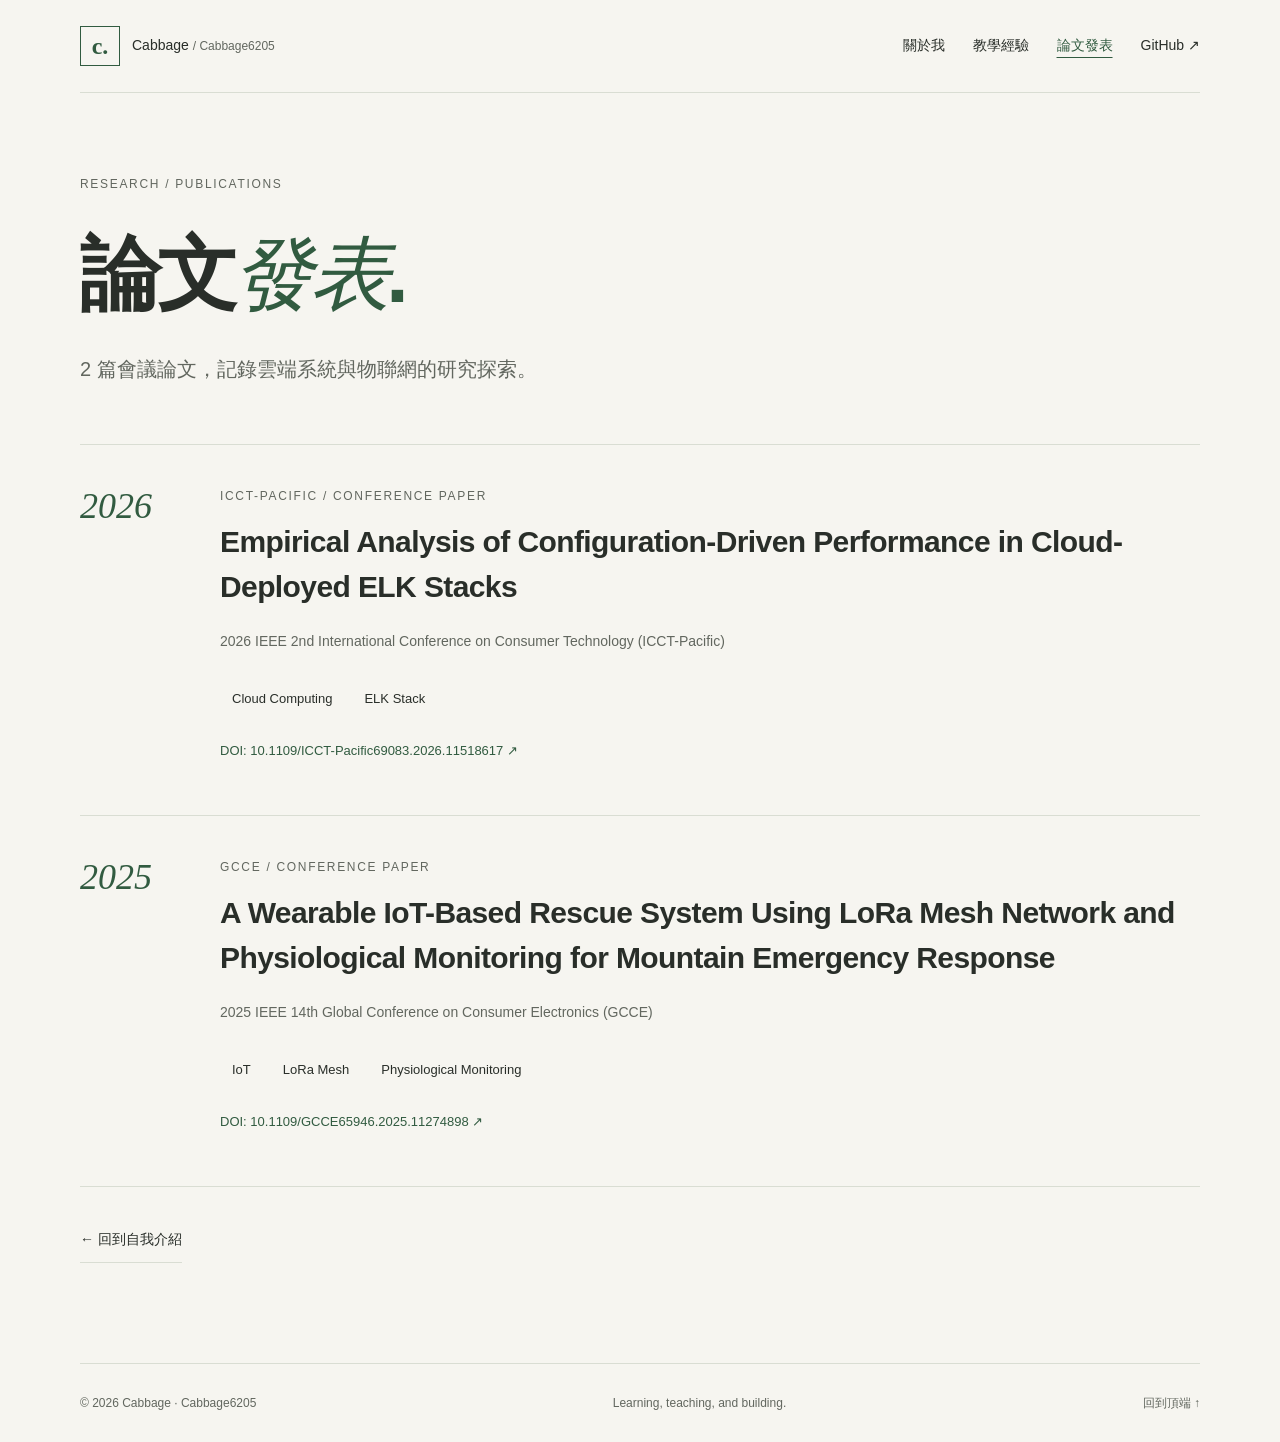
==== publications.html @ c2402b6d "Build Cabbage personal introduction with teaching, publications, and avatar" ====
<!doctype html>
<html lang="zh-Hant">
<head>
<meta charset="utf-8">
<meta name="viewport" content="width=device-width, initial-scale=1">
<meta name="description" content="Cabbage 的論文發表與研究成果紀錄。">
<meta name="theme-color" content="#f6f5f0">
<meta property="og:title" content="論文發表 — Cabbage">
<meta property="og:description" content="Cabbage 的論文發表與研究成果紀錄。">
<meta property="og:type" content="website">
<title>論文發表 — Cabbage</title>
<link rel="icon" href="favicon.svg" type="image/svg+xml">
<link rel="stylesheet" href="style.css">
</head>
<body><a class="skip" href="#main">跳至主要內容</a>
<header class="wrap header">
<a class="identity" href="index.html" aria-label="Cabbage 首頁"><span class="mark" aria-hidden="true">c.</span><span>Cabbage <span class="muted">/ Cabbage6205</span></span></a>
<nav aria-label="主要導覽"><a href="index.html#about">關於我</a><a href="index.html#teaching">教學經驗</a><a href="publications.html" aria-current="page">論文發表</a><a href="https://github.com/Cabbage6205">GitHub ↗</a></nav>
</header>
<main id="main" class="wrap publications">
<p class="eyebrow">RESEARCH / PUBLICATIONS</p>
<h1>論文<em>發表</em><span class="heading-dot">.</span></h1>
<p class="page-intro">2 篇會議論文，記錄雲端系統與物聯網的研究探索。</p>
<div class="publication-list"><article class="publication"><div class="publication-year">2026</div><div><p class="eyebrow">ICCT-PACIFIC / CONFERENCE PAPER</p><h2><a href="https://doi.org/10.1109/ICCT-Pacific69083.2026.11518617">Empirical Analysis of Configuration-Driven Performance in Cloud-Deployed ELK Stacks</a></h2><p class="venue">2026 IEEE 2nd International Conference on Consumer Technology (ICCT-Pacific)</p><ul class="tags" aria-label="論文主題"><li>Cloud Computing</li><li>ELK Stack</li></ul><a class="doi-link" href="https://doi.org/10.1109/ICCT-Pacific69083.2026.11518617">DOI: 10.1109/ICCT-Pacific69083.2026.11518617 <span aria-hidden="true">↗</span></a></div></article><article class="publication"><div class="publication-year">2025</div><div><p class="eyebrow">GCCE / CONFERENCE PAPER</p><h2><a href="https://doi.org/10.1109/GCCE65946.2025.11274898">A Wearable IoT-Based Rescue System Using LoRa Mesh Network and Physiological Monitoring for Mountain Emergency Response</a></h2><p class="venue">2025 IEEE 14th Global Conference on Consumer Electronics (GCCE)</p><ul class="tags" aria-label="論文主題"><li>IoT</li><li>LoRa Mesh</li><li>Physiological Monitoring</li></ul><a class="doi-link" href="https://doi.org/10.1109/GCCE65946.2025.11274898">DOI: 10.1109/GCCE65946.2025.11274898 <span aria-hidden="true">↗</span></a></div></article></div>
<a class="text-link" href="index.html">← 回到自我介紹</a>
</main><footer class="wrap footer"><span>© 2026 Cabbage · Cabbage6205</span><span>Learning, teaching, and building.</span><a href="#main">回到頂端 ↑</a></footer>
</body></html>
---- style.css ----
:root{--paper:#f6f5f0;--white:#fff;--ink:#292e29;--muted:#62675f;--rule:#d9ddd3;--green:#315b40;--pale:#e8eee1}
*{box-sizing:border-box}html{scroll-behavior:smooth;scroll-padding-top:32px}body{margin:0;background:var(--paper);color:var(--ink);font:16px/1.85 -apple-system,BlinkMacSystemFont,"PingFang TC","Microsoft JhengHei",sans-serif}a{color:inherit;text-decoration:none}a:hover{text-decoration:underline;text-underline-offset:6px}a:focus-visible{outline:3px solid var(--green);outline-offset:5px}.wrap{width:min(100% - 96px,1120px);margin-inline:auto}.muted{color:var(--muted)}.header{display:flex;align-items:center;justify-content:space-between;gap:24px;padding-block:24px;border-bottom:1px solid var(--rule)}.identity{display:flex;align-items:center;gap:12px;font-size:14px;white-space:nowrap}.mark{display:grid;place-items:center;width:40px;height:40px;border:1px solid var(--green);color:var(--green);font:bold 24px Georgia,serif}.header nav{display:flex;gap:28px}nav a{display:flex;align-items:center;min-height:44px;font-size:14px}nav a[aria-current]{color:var(--green);text-decoration:underline;text-underline-offset:7px}.hero{display:grid;grid-template-columns:1.25fr 1fr;gap:80px;padding-block:80px 96px;align-items:center}.eyebrow{font-size:12px;letter-spacing:.14em;margin:0 0 24px;color:var(--muted)}.status{display:flex;gap:8px;align-items:center;font-size:13px;color:var(--green);margin:0 0 24px}.status>span{height:7px;width:7px;background:var(--green);border-radius:50%;flex-shrink:0}h1{font-size:clamp(56px,6.3vw,88px);font-weight:600;letter-spacing:-.055em;line-height:1.17;margin:0 0 28px}h1 em{font-family:Georgia,serif;font-weight:400;color:var(--green)}.hero-title{font-size:26px;font-weight:500;line-height:1.55;margin:0 0 20px}.intro{max-width:490px;color:var(--muted);margin:0 0 32px}.actions{display:flex;gap:28px;align-items:center;flex-wrap:wrap}.button{background:var(--green);color:white;display:inline-flex;gap:40px;align-items:center;min-height:48px;padding:12px 22px;font-size:14px}.button:hover{background:#244731;text-decoration:none}.text-link{display:inline-flex;align-items:center;min-height:44px;font-size:14px;border-bottom:1px solid var(--rule)}.portrait{margin:0;padding:20px 20px 0;background:var(--pale);border:1px solid var(--rule);transform:rotate(2deg)}.portrait-image{aspect-ratio:1;overflow:hidden;background:#d7dfce}.portrait img{display:block;width:100%;height:100%;object-fit:cover}.portrait figcaption{display:flex;justify-content:space-between;align-items:center;gap:12px;padding:20px 0}.portrait figcaption strong{font:24px Georgia,serif;color:var(--green)}.portrait figcaption span{font-size:11px;color:var(--muted)}.band{background:var(--white)}.about{display:grid;grid-template-columns:1fr 2fr;gap:80px;padding-block:80px}h2{font-size:clamp(28px,3.2vw,40px);line-height:1.4;letter-spacing:-.035em;margin:0}.lead{font-size:26px;line-height:1.6;color:var(--ink)!important;margin-top:0}.about-copy p{color:var(--muted);margin-bottom:20px}.tags{list-style:none;display:flex;flex-wrap:wrap;gap:8px;padding:0;margin:28px 0 0}.tags li{background:var(--paper);padding:4px 12px;font-size:13px}.section{padding-block:80px}.section-head{display:flex;justify-content:space-between;align-items:end;gap:28px;margin-bottom:40px}.section-head .eyebrow{margin-bottom:12px}.section-head>p{font-size:14px;margin:0}.course{display:grid;grid-template-columns:64px 1fr auto;gap:28px;padding:30px 0;border-top:1px solid var(--rule);align-items:center}.course:last-child{border-bottom:1px solid var(--rule)}.number{font:italic 26px Georgia,serif;color:var(--green)}h3{font-size:23px;font-weight:600;line-height:1.5;margin:0 0 8px}.course p{margin:0;color:var(--muted);font-size:14px}.duration{font-size:22px;color:var(--green);white-space:nowrap}.research-band{background:var(--pale);border-block:1px solid var(--rule)}.research{display:flex;justify-content:space-between;align-items:center;gap:32px;padding-block:56px}.research .eyebrow{margin-bottom:12px}.research p:last-child{color:var(--muted);margin-bottom:0}.projects{display:grid;grid-template-columns:repeat(3,minmax(0,1fr));gap:28px}.project{display:flex;flex-direction:column;border-top:2px solid var(--green);padding-top:24px}.project:hover{text-decoration:none}.project:hover h3{text-decoration:underline;text-underline-offset:6px}.project .eyebrow{display:flex;justify-content:space-between;font-size:10px;margin-bottom:24px}.project p{font-size:14px;color:var(--muted);margin:8px 0 28px}.project-tech{font-size:12px;color:var(--green);margin-top:auto}.footer{display:flex;justify-content:space-between;gap:24px;padding-block:28px;border-top:1px solid var(--rule);font-size:12px;color:var(--muted)}.skip{position:absolute;top:8px;left:8px;background:white;padding:12px;transform:translateY(-160%);z-index:2}.skip:focus{transform:none}.publications{padding-block:80px 100px;min-height:calc(100vh - 190px)}.publications h1{margin-top:32px}.heading-dot{color:var(--green)}.page-intro{color:var(--muted);font-size:20px}.publication-empty{display:flex;gap:48px;align-items:start;margin:56px 0 32px;padding:48px;background:var(--pale);border-block:1px solid var(--rule)}.folio{font:italic 48px Georgia,serif;color:var(--green)}.publication-empty .eyebrow{margin-bottom:12px}.publication-empty h2{font-size:26px}.publication-empty p:last-child{color:var(--muted);margin-bottom:0}
@media(max-width:900px){.wrap{width:calc(100% - 48px)}.hero{gap:36px}.header nav{gap:18px}.identity .muted{display:none}.portrait figcaption{align-items:start;flex-direction:column;gap:0}.about{gap:40px}.projects{gap:20px}}
@media(max-width:640px){.header{align-items:start;flex-direction:column;gap:12px;padding-block:18px}.header nav{justify-content:space-between;width:100%;gap:10px}.header nav a{font-size:13px}.hero{grid-template-columns:1fr;padding-block:48px 56px;gap:40px}.hero h1{font-size:64px}.hero-title{font-size:24px}.portrait{transform:none;max-width:380px;width:100%;justify-self:center}.portrait figcaption{flex-direction:row;align-items:center}.about{grid-template-columns:1fr;gap:24px;padding-block:56px}.lead{font-size:23px}.section{padding-block:56px}.section-head{display:block;margin-bottom:28px}.section-head>p,.section-head>.text-link{margin-top:20px}.course{grid-template-columns:28px 1fr auto;gap:14px;padding-block:24px}.course h3{font-size:20px}.duration{font-size:18px}.research{align-items:start;flex-direction:column;padding-block:40px;gap:24px}.projects{grid-template-columns:1fr;gap:36px}.project p{margin-bottom:20px}.footer{flex-wrap:wrap}.footer span:nth-child(2){display:none}.publications{padding-block:48px 72px}.publications h1{font-size:56px}.publication-empty{padding:28px 20px;gap:20px;margin-top:36px}.folio{font-size:32px}.publication-empty h2{font-size:22px}}
@media(prefers-reduced-motion:reduce){html{scroll-behavior:auto}}

.publication-list{margin:56px 0 32px}.publication{display:grid;grid-template-columns:100px 1fr;gap:40px;padding:40px 0;border-top:1px solid var(--rule)}.publication:last-child{border-bottom:1px solid var(--rule)}.publication-year{font:italic 36px Georgia,serif;color:var(--green)}.publication .eyebrow{margin-bottom:12px}.publication h2{font-size:clamp(23px,2.5vw,30px);line-height:1.5;letter-spacing:-.02em}.venue{color:var(--muted);font-size:14px;margin-top:20px}.doi-link{display:inline-block;font-size:13px;color:var(--green);overflow-wrap:anywhere;padding-block:12px;margin-top:12px}.publication-highlights{padding-bottom:48px;display:grid;grid-template-columns:1fr 1fr;gap:40px}.publication-highlights>a{display:block;border-top:1px solid #b9c7b1;padding-top:20px}.publication-highlights>a>span{font-size:12px;color:var(--green)}.publication-highlights h3{font-size:17px;font-weight:500;line-height:1.65;margin-top:12px}.publication-highlights>a:hover h3{text-decoration:underline;text-underline-offset:5px}
@media(max-width:640px){.publication{grid-template-columns:1fr;gap:16px;padding-block:28px}.publication-year{font-size:28px}.publication-list{margin-top:32px}.publication-highlights{grid-template-columns:1fr;gap:24px}}

.hero h1 em{font-size:.86em}.identity .muted{font-size:12px}@media(max-width:640px){.hero h1{font-size:clamp(48px,12.5vw,64px)}}
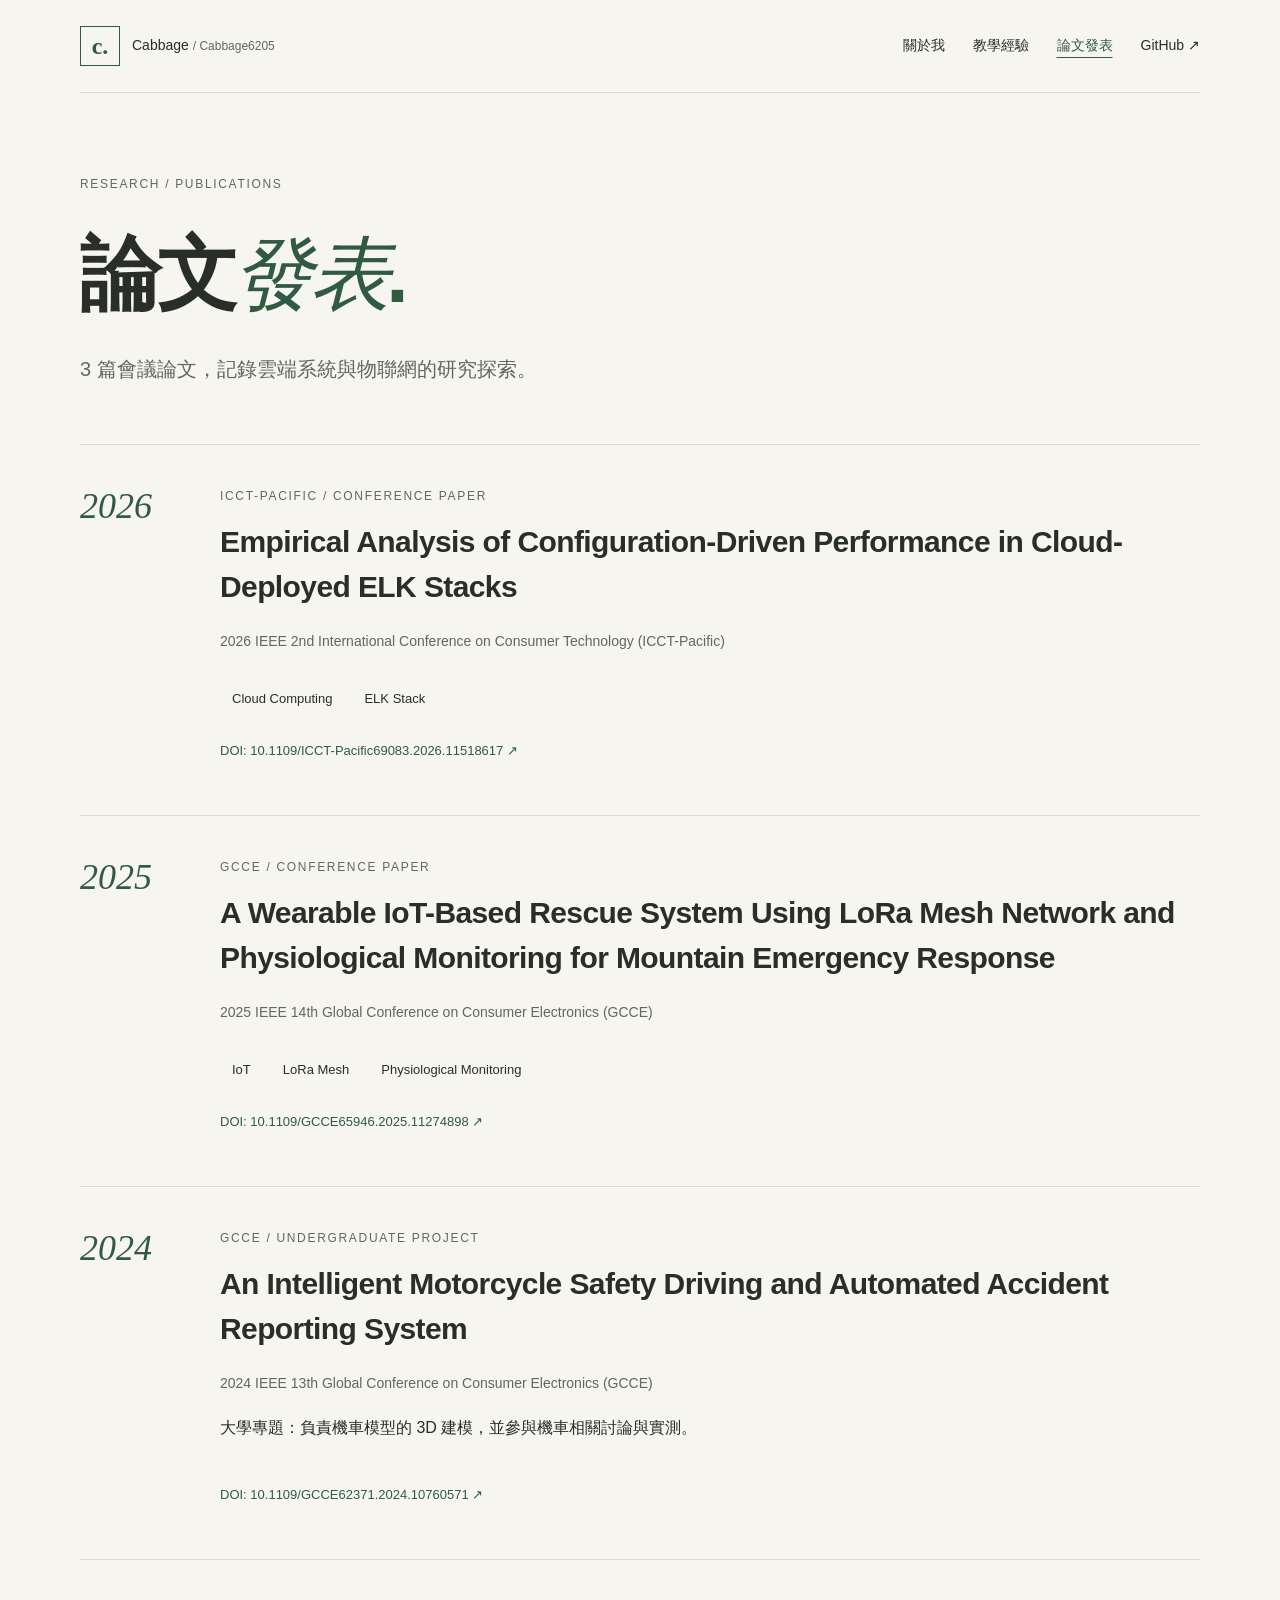
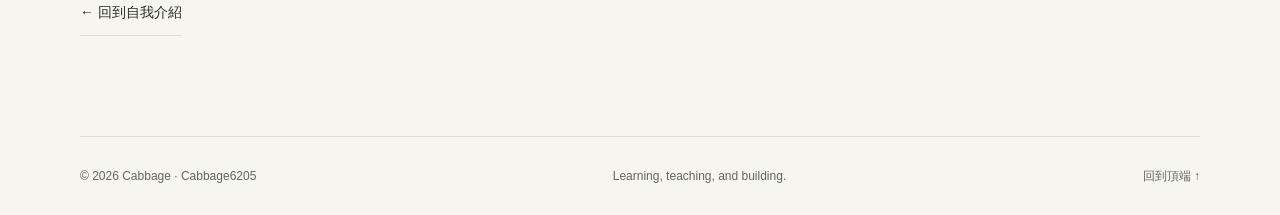
==== commit e7932178: "Add GCCE 2024 undergraduate project publication and contributions" ====
--- a/publications.html
+++ b/publications.html
@@ -10,7 +10,7 @@
 <meta property="og:type" content="website">
 <title>論文發表 — Cabbage</title>
 <link rel="icon" href="favicon.svg" type="image/svg+xml">
-<link rel="stylesheet" href="style.css">
+<link rel="stylesheet" href="style.css?v=20261031-cabbage">
 </head>
 <body><a class="skip" href="#main">跳至主要內容</a>
 <header class="wrap header">
@@ -20,8 +20,8 @@
 <main id="main" class="wrap publications">
 <p class="eyebrow">RESEARCH / PUBLICATIONS</p>
 <h1>論文<em>發表</em><span class="heading-dot">.</span></h1>
-<p class="page-intro">2 篇會議論文，記錄雲端系統與物聯網的研究探索。</p>
-<div class="publication-list"><article class="publication"><div class="publication-year">2026</div><div><p class="eyebrow">ICCT-PACIFIC / CONFERENCE PAPER</p><h2><a href="https://doi.org/10.1109/ICCT-Pacific69083.2026.11518617">Empirical Analysis of Configuration-Driven Performance in Cloud-Deployed ELK Stacks</a></h2><p class="venue">2026 IEEE 2nd International Conference on Consumer Technology (ICCT-Pacific)</p><ul class="tags" aria-label="論文主題"><li>Cloud Computing</li><li>ELK Stack</li></ul><a class="doi-link" href="https://doi.org/10.1109/ICCT-Pacific69083.2026.11518617">DOI: 10.1109/ICCT-Pacific69083.2026.11518617 <span aria-hidden="true">↗</span></a></div></article><article class="publication"><div class="publication-year">2025</div><div><p class="eyebrow">GCCE / CONFERENCE PAPER</p><h2><a href="https://doi.org/10.1109/GCCE65946.2025.11274898">A Wearable IoT-Based Rescue System Using LoRa Mesh Network and Physiological Monitoring for Mountain Emergency Response</a></h2><p class="venue">2025 IEEE 14th Global Conference on Consumer Electronics (GCCE)</p><ul class="tags" aria-label="論文主題"><li>IoT</li><li>LoRa Mesh</li><li>Physiological Monitoring</li></ul><a class="doi-link" href="https://doi.org/10.1109/GCCE65946.2025.11274898">DOI: 10.1109/GCCE65946.2025.11274898 <span aria-hidden="true">↗</span></a></div></article></div>
+<p class="page-intro">3 篇會議論文，記錄雲端系統與物聯網的研究探索。</p>
+<div class="publication-list"><article class="publication"><div class="publication-year">2026</div><div><p class="eyebrow">ICCT-PACIFIC / CONFERENCE PAPER</p><h2><a href="https://doi.org/10.1109/ICCT-Pacific69083.2026.11518617">Empirical Analysis of Configuration-Driven Performance in Cloud-Deployed ELK Stacks</a></h2><p class="venue">2026 IEEE 2nd International Conference on Consumer Technology (ICCT-Pacific)</p><ul class="tags" aria-label="論文主題"><li>Cloud Computing</li><li>ELK Stack</li></ul><a class="doi-link" href="https://doi.org/10.1109/ICCT-Pacific69083.2026.11518617">DOI: 10.1109/ICCT-Pacific69083.2026.11518617 <span aria-hidden="true">↗</span></a></div></article><article class="publication"><div class="publication-year">2025</div><div><p class="eyebrow">GCCE / CONFERENCE PAPER</p><h2><a href="https://doi.org/10.1109/GCCE65946.2025.11274898">A Wearable IoT-Based Rescue System Using LoRa Mesh Network and Physiological Monitoring for Mountain Emergency Response</a></h2><p class="venue">2025 IEEE 14th Global Conference on Consumer Electronics (GCCE)</p><ul class="tags" aria-label="論文主題"><li>IoT</li><li>LoRa Mesh</li><li>Physiological Monitoring</li></ul><a class="doi-link" href="https://doi.org/10.1109/GCCE65946.2025.11274898">DOI: 10.1109/GCCE65946.2025.11274898 <span aria-hidden="true">↗</span></a></div></article><article class="publication"><div class="publication-year">2024</div><div><p class="eyebrow">GCCE / UNDERGRADUATE PROJECT</p><h2><a href="https://doi.org/10.1109/GCCE62371.2024.10760571">An Intelligent Motorcycle Safety Driving and Automated Accident Reporting System</a></h2><p class="venue">2024 IEEE 13th Global Conference on Consumer Electronics (GCCE)</p><p>大學專題：負責機車模型的 3D 建模，並參與機車相關討論與實測。</p><a class="doi-link" href="https://doi.org/10.1109/GCCE62371.2024.10760571">DOI: 10.1109/GCCE62371.2024.10760571 ↗</a></div></article></div>
 <a class="text-link" href="index.html">← 回到自我介紹</a>
 </main><footer class="wrap footer"><span>© 2026 Cabbage · Cabbage6205</span><span>Learning, teaching, and building.</span><a href="#main">回到頂端 ↑</a></footer>
 </body></html>
